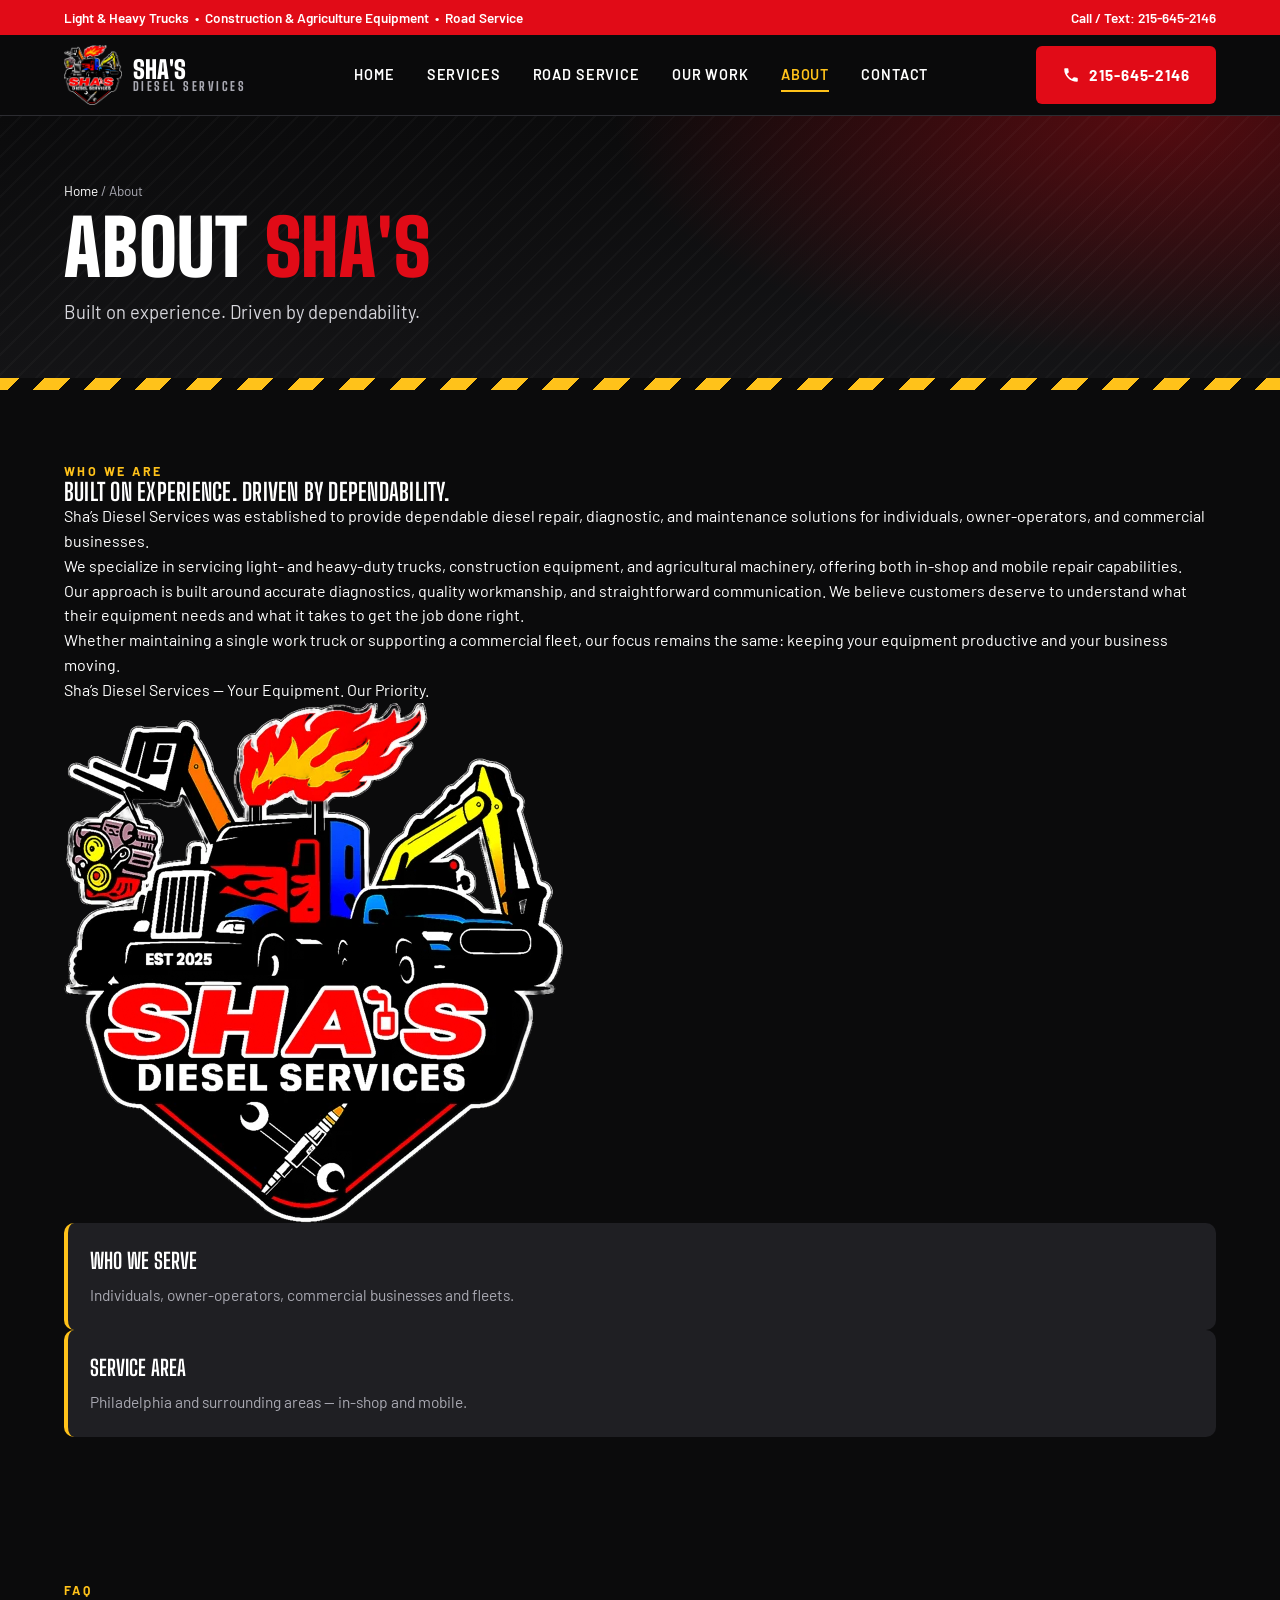
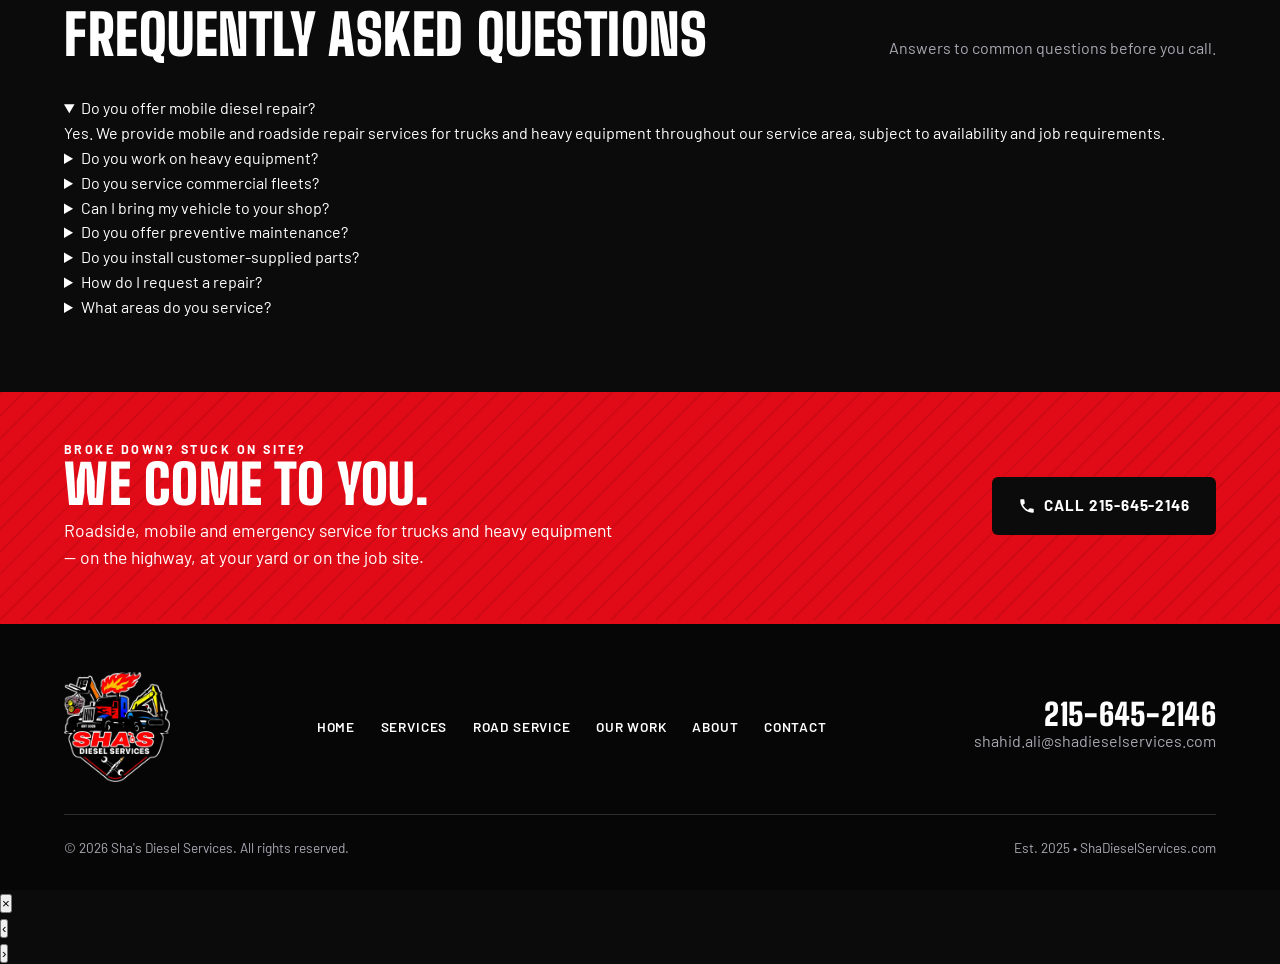
==== about.html @ 4d031634 "Add files via upload" ====
<!DOCTYPE html>
<html lang="en">
<head>
<meta charset="utf-8">
<meta name="viewport" content="width=device-width, initial-scale=1, viewport-fit=cover">
<title>About | Sha's Diesel Services</title>
<meta name="description" content="Sha's Diesel Services provides dependable diesel repair, diagnostics and maintenance for owner-operators, businesses and fleets in Philadelphia and surrounding areas.">
<meta name="theme-color" content="#0b0b0c">
<link rel="icon" href="fav.png">
<link rel="apple-touch-icon" href="fav.png">
<link rel="preconnect" href="https://fonts.googleapis.com">
<link rel="preconnect" href="https://fonts.gstatic.com" crossorigin>
<link href="https://fonts.googleapis.com/css2?family=Big+Shoulders+Display:wght@700;800;900&family=Barlow:wght@400;500;600;700&display=swap" rel="stylesheet">
<link rel="stylesheet" href="styles.css">
</head>
<body>

<div class="topbar"><div class="wrap">
  <span>Light &amp; Heavy Trucks &nbsp;&bull;&nbsp; Construction &amp; Agriculture Equipment &nbsp;&bull;&nbsp; Road Service</span>
  <span>Call / Text: 215-645-2146</span>
</div></div>

<header><div class="wrap">
  <a href="index.html" class="brand">
    <img src="logo.webp" alt="Sha's Diesel Services logo">
    <b>Sha's<small>Diesel Services</small></b>
  </a>
  <nav><ul class="nav-links"><li><a href="index.html">Home</a></li><li><a href="services.html">Services</a></li><li><a href="road-service.html">Road Service</a></li><li><a href="work.html">Our Work</a></li><li><a href="about.html" class="active">About</a></li><li><a href="contact.html">Contact</a></li></ul></nav>
  <div class="hdr-right">
    <a class="btn btn-red hdr-call" href="tel:+12156452146" aria-label="Call 215-645-2146"><svg viewBox="0 0 24 24" fill="currentColor"><path d="M6.6 10.8a15.1 15.1 0 0 0 6.6 6.6l2.2-2.2c.3-.3.7-.4 1-.2 1.1.4 2.3.6 3.6.6.6 0 1 .4 1 1V20c0 .6-.4 1-1 1A17 17 0 0 1 3 4c0-.6.4-1 1-1h3.5c.6 0 1 .4 1 1 0 1.3.2 2.5.6 3.6.1.3 0 .7-.2 1l-2.3 2.2Z"/></svg><span>215-645-2146</span></a>
    <button class="menu-btn" data-open-menu aria-label="Open menu"><svg viewBox="0 0 24 24" fill="none" stroke="currentColor" stroke-width="2.4" stroke-linecap="round"><path d="M4 7h16M4 12h16M4 17h16"/></svg></button>
  </div>
</div></header>

<div class="mnav" id="mnav" aria-hidden="true">
  <div class="mnav-top">
    <img src="logo.webp" alt="Sha's Diesel Services">
    <button class="menu-btn" style="display:inline-flex" data-close-menu aria-label="Close menu"><svg viewBox="0 0 24 24" fill="none" stroke="currentColor" stroke-width="2.4" stroke-linecap="round"><path d="M6 6l12 12M18 6L6 18"/></svg></button>
  </div>
  <ul><li><a href="index.html">Home<span>&rarr;</span></a></li><li><a href="services.html">Services<span>&rarr;</span></a></li><li><a href="road-service.html">Road Service<span>&rarr;</span></a></li><li><a href="work.html">Our Work<span>&rarr;</span></a></li><li><a href="about.html" class="active">About<span>&rarr;</span></a></li><li><a href="contact.html">Contact<span>&rarr;</span></a></li></ul>
  <a class="btn btn-red" href="tel:+12156452146"><svg viewBox="0 0 24 24" fill="currentColor"><path d="M6.6 10.8a15.1 15.1 0 0 0 6.6 6.6l2.2-2.2c.3-.3.7-.4 1-.2 1.1.4 2.3.6 3.6.6.6 0 1 .4 1 1V20c0 .6-.4 1-1 1A17 17 0 0 1 3 4c0-.6.4-1 1-1h3.5c.6 0 1 .4 1 1 0 1.3.2 2.5.6 3.6.1.3 0 .7-.2 1l-2.3 2.2Z"/></svg> Call 215-645-2146</a>
  <a class="btn btn-ghost" href="contact.html">Request Service</a>
</div>

<main>

<section class="page-hero"><div class="wrap">
  <div class="crumbs"><a href="index.html">Home</a> / About</div>
  <h1>About <em>Sha's</em></h1>
  <p>Built on experience. Driven by dependability.</p>
</div></section>
<div class="stripe"></div>

<section class="block"><div class="wrap about">
  <div class="about-text">
    <div class="eyebrow">Who We Are</div>
    <h2>Built on experience. Driven by dependability.</h2>
    <p>Sha&rsquo;s Diesel Services was established to provide dependable diesel repair, diagnostic, and maintenance solutions for individuals, owner-operators, and commercial businesses.</p>
    <p>We specialize in servicing light- and heavy-duty trucks, construction equipment, and agricultural machinery, offering both in-shop and mobile repair capabilities.</p>
    <p>Our approach is built around accurate diagnostics, quality workmanship, and straightforward communication. We believe customers deserve to understand what their equipment needs and what it takes to get the job done right.</p>
    <p>Whether maintaining a single work truck or supporting a commercial fleet, our focus remains the same: keeping your equipment productive and your business moving.</p>
    <p class="tagline">Sha&rsquo;s Diesel Services &mdash; Your Equipment. Our Priority.</p>
  </div>
  <div class="about-side">
    <img src="logo.webp" alt="Sha's Diesel Services &mdash; Est. 2025">
    <div class="pol"><b>Who We Serve</b><span>Individuals, owner-operators, commercial businesses and fleets.</span></div>
    <div class="pol"><b>Service Area</b><span>Philadelphia and surrounding areas &mdash; in-shop and mobile.</span></div>
  </div>
</div></section>

<section class="block" id="faq"><div class="wrap"><div class="sec-head"><div><div class="eyebrow">FAQ</div><h2>Frequently asked questions</h2></div><p>Answers to common questions before you call.</p></div><div class="faq"><details open><summary>Do you offer mobile diesel repair?</summary><p>Yes. We provide mobile and roadside repair services for trucks and heavy equipment throughout our service area, subject to availability and job requirements.</p></details><details><summary>Do you work on heavy equipment?</summary><p>Yes. We service various types of construction and agricultural equipment, including excavators, loaders, forklifts, and tractors.</p></details><details><summary>Do you service commercial fleets?</summary><p>Yes. We provide maintenance, diagnostics, and repair services for commercial vehicles and fleet customers.</p></details><details><summary>Can I bring my vehicle to your shop?</summary><p>Yes. In-shop service is available for qualifying vehicles and equipment. Contact us to discuss your equipment and service needs.</p></details><details><summary>Do you offer preventive maintenance?</summary><p>Yes. We provide routine maintenance services to help keep trucks and equipment operating reliably.</p></details><details><summary>Do you install customer-supplied parts?</summary><p>Yes. Customer-supplied parts may be installed depending on the application and job requirements.</p></details><details><summary>How do I request a repair?</summary><p>Call or text <a href="tel:+12156452146">215-645-2146</a>, or submit a service request through our <a href="contact.html">website</a>.</p></details><details><summary>What areas do you service?</summary><p>We serve Philadelphia and surrounding areas. Contact us with your location to confirm service availability.</p></details></div></div></section>
<section class="road"><div class="wrap">
  <div>
    <div class="eyebrow" style="color:#fff">Broke down? Stuck on site?</div>
    <h2>We come to you.</h2>
    <p>Roadside, mobile and emergency service for trucks and heavy equipment &mdash; on the highway, at your yard or on the job site.</p>
  </div>
  <a class="btn btn-dark" href="tel:+12156452146"><svg viewBox="0 0 24 24" fill="currentColor"><path d="M6.6 10.8a15.1 15.1 0 0 0 6.6 6.6l2.2-2.2c.3-.3.7-.4 1-.2 1.1.4 2.3.6 3.6.6.6 0 1 .4 1 1V20c0 .6-.4 1-1 1A17 17 0 0 1 3 4c0-.6.4-1 1-1h3.5c.6 0 1 .4 1 1 0 1.3.2 2.5.6 3.6.1.3 0 .7-.2 1l-2.3 2.2Z"/></svg> Call 215-645-2146</a>
</div></section>

</main>

<footer><div class="wrap">
  <div class="foot">
    <a href="index.html"><img src="logo.webp" alt="Sha's Diesel Services"></a>
    <ul><li><a href="index.html">Home</a></li><li><a href="services.html">Services</a></li><li><a href="road-service.html">Road Service</a></li><li><a href="work.html">Our Work</a></li><li><a href="about.html">About</a></li><li><a href="contact.html">Contact</a></li></ul>
    <div class="foot-contact">
      <a class="display" href="tel:+12156452146">215-645-2146</a>
      <a href="mailto:shahid.ali@shadieselservices.com"><span>shahid.ali@shadieselservices.com</span></a>
    </div>
  </div>
  <div class="copy">
    <span>&copy; <span class="yr">2026</span> Sha's Diesel Services. All rights reserved.</span>
    <span>Est. 2025 &bull; ShaDieselServices.com</span>
  </div>
</div></footer>

<div class="lightbox" id="lightbox" aria-hidden="true">
  <button class="lb-close" aria-label="Close">&times;</button>
  <div class="lb-stage"><button class="lb-nav lb-prev" aria-label="Previous photo">&lsaquo;</button><img alt=""><button class="lb-nav lb-next" aria-label="Next photo">&rsaquo;</button></div>
  <div class="lb-count"></div>
  <div class="lb-cap"><b></b><span></span></div>
</div>

<div class="callbar">
  <a href="tel:+12156452146"><svg viewBox="0 0 24 24" fill="currentColor"><path d="M6.6 10.8a15.1 15.1 0 0 0 6.6 6.6l2.2-2.2c.3-.3.7-.4 1-.2 1.1.4 2.3.6 3.6.6.6 0 1 .4 1 1V20c0 .6-.4 1-1 1A17 17 0 0 1 3 4c0-.6.4-1 1-1h3.5c.6 0 1 .4 1 1 0 1.3.2 2.5.6 3.6.1.3 0 .7-.2 1l-2.3 2.2Z"/></svg> Call Now</a>
  <a href="contact.html">Request Service</a>
</div>

<script src="site.js"></script>
</body>
</html>
---- styles.css ----
:root{
  --black:#0b0b0c; --char:#151517; --steel:#1f1f23; --line:#2c2c31;
  --red:#e10b17; --red-dk:#b2070f; --yellow:#ffc21a; --blue:#1d6fe0;
  --white:#fff; --mute:#a9a9b2;
}
*{box-sizing:border-box;margin:0;padding:0}
html{scroll-behavior:smooth;-webkit-text-size-adjust:100%}
body{font-family:'Barlow',system-ui,sans-serif;background:var(--black);color:var(--white);line-height:1.55;-webkit-font-smoothing:antialiased}
a{color:inherit;text-decoration:none}
img{max-width:100%;display:block}
.wrap{width:min(1180px,90%);margin:0 auto}
h1,h2,h3,.display{font-family:'Big Shoulders Display',Impact,sans-serif;text-transform:uppercase;letter-spacing:.01em;line-height:.95}
.eyebrow{font-weight:700;font-size:.78rem;letter-spacing:.2em;text-transform:uppercase;color:var(--yellow)}
.btn{display:inline-flex;align-items:center;justify-content:center;gap:.55rem;font-weight:700;text-transform:uppercase;letter-spacing:.06em;font-size:.95rem;padding:.95rem 1.5rem;border-radius:6px;transition:.2s;border:2px solid transparent;cursor:pointer;font-family:inherit}
.btn-red{background:var(--red);color:#fff}
.btn-red:hover{background:var(--red-dk)}
.btn-ghost{border-color:#fff;color:#fff}
.btn-ghost:hover{background:#fff;color:var(--black)}
.btn-dark{background:var(--black);color:#fff}
.btn svg{width:18px;height:18px;flex:none}

/* top bar */
.topbar{background:var(--red);font-size:.85rem;font-weight:600}
.topbar .wrap{display:flex;justify-content:space-between;gap:1rem;padding:.45rem 0;flex-wrap:wrap}

/* header */
header{position:sticky;top:0;z-index:50;background:rgba(11,11,12,.96);backdrop-filter:blur(8px);border-bottom:1px solid var(--line)}
header .wrap{display:flex;align-items:center;justify-content:space-between;height:80px;gap:1rem}
.brand{display:flex;align-items:center;gap:.7rem}
.brand img{height:60px;width:auto}
.brand b{font-family:'Big Shoulders Display';font-size:1.55rem;font-weight:900;line-height:.9;text-transform:uppercase}
.brand b small{display:block;font-size:.78rem;letter-spacing:.2em;color:var(--mute);font-weight:800}
.nav-links{display:flex;gap:2rem;list-style:none;font-weight:600;text-transform:uppercase;font-size:.9rem;letter-spacing:.06em}
.nav-links a{padding:.4rem 0;border-bottom:2px solid transparent}
.nav-links a:hover{color:var(--yellow)}
.nav-links a.active{color:var(--yellow);border-color:var(--yellow)}
.hdr-right{display:flex;align-items:center;gap:.6rem}
.menu-btn{display:none;width:48px;height:48px;border-radius:6px;background:var(--steel);border:1px solid var(--line);color:#fff;align-items:center;justify-content:center;cursor:pointer}
.menu-btn svg{width:24px;height:24px}

/* mobile menu */
.mnav{position:fixed;inset:0;z-index:100;background:var(--black);display:flex;flex-direction:column;padding:1.2rem 5% 2rem;transform:translateX(100%);transition:transform .3s ease;visibility:hidden}
.mnav.open{transform:none;visibility:visible}
.mnav-top{display:flex;justify-content:space-between;align-items:center;margin-bottom:1.5rem}
.mnav-top img{height:56px}
.mnav ul{list-style:none;flex:1}
.mnav li a{display:flex;justify-content:space-between;align-items:center;font-family:'Big Shoulders Display';font-weight:900;text-transform:uppercase;font-size:2.4rem;padding:1rem 0;border-bottom:1px solid var(--line)}
.mnav li a.active{color:var(--yellow)}
.mnav li a span{color:var(--red);font-size:1.6rem}
.mnav .btn{width:100%;margin-top:.7rem;font-size:1.05rem;padding:1.1rem}
body.lock{overflow:hidden}

/* hero (home) */
.hero{position:relative;overflow:hidden;padding:5rem 0 4.5rem;background:
  radial-gradient(1000px 500px at 85% 20%,rgba(225,11,23,.35),transparent 60%),
  radial-gradient(700px 400px at 10% 100%,rgba(29,111,224,.18),transparent 60%),
  linear-gradient(180deg,#0b0b0c,#121214)}
.hero::before,.page-hero::before,.road::before{content:"";position:absolute;inset:0;background:repeating-linear-gradient(135deg,rgba(255,255,255,.025) 0 2px,transparent 2px 14px);pointer-events:none}
.hero .wrap{position:relative;display:grid;grid-template-columns:1.15fr .85fr;gap:3rem;align-items:center}
.hero h1{font-size:clamp(3.2rem,7vw,6rem);font-weight:900;margin:.8rem 0 1.2rem}
.hero h1 em,.page-hero h1 em{font-style:normal;color:var(--red)}
.hero p.lead{font-size:1.2rem;color:#d6d6dc;max-width:560px;margin-bottom:2rem}
.cta{display:flex;gap:1rem;flex-wrap:wrap}
.hero .badge{filter:drop-shadow(0 25px 50px rgba(0,0,0,.6))}
.tags{display:flex;flex-wrap:wrap;gap:.6rem;margin-top:2rem}
.tags span{border:1px solid var(--line);background:rgba(255,255,255,.04);padding:.45rem .85rem;border-radius:999px;font-size:.85rem;font-weight:600}

/* inner page hero */
.page-hero{position:relative;overflow:hidden;padding:4rem 0 3.2rem;background:
  radial-gradient(900px 400px at 90% 0%,rgba(225,11,23,.35),transparent 60%),linear-gradient(180deg,#0b0b0c,#141416)}
.page-hero .wrap{position:relative}
.page-hero h1{font-size:clamp(2.8rem,6vw,5rem);font-weight:900;margin:.6rem 0 .9rem}
.page-hero p{color:#d6d6dc;font-size:1.15rem;max-width:620px}
.crumbs{font-size:.85rem;color:var(--mute);margin-bottom:.6rem}
.crumbs a{color:#fff}

.stripe{height:12px;background:repeating-linear-gradient(-45deg,var(--yellow) 0 18px,var(--black) 18px 36px)}

section.block{padding:4.5rem 0}
.bg-char{background:var(--char)}
.sec-head{display:flex;justify-content:space-between;align-items:end;gap:1.2rem 2rem;flex-wrap:wrap;margin-bottom:2.2rem}
.sec-head h2{font-size:clamp(2.3rem,4.5vw,3.5rem);font-weight:900;margin-top:.5rem}
.sec-head p{color:var(--mute);max-width:460px}

/* fleet cards */
.fleet-grid{display:grid;grid-template-columns:repeat(3,1fr);gap:1.25rem}
.fcard{background:var(--steel);border:1px solid var(--line);border-radius:10px;padding:1.8rem;position:relative;overflow:hidden}
.fcard::after{content:"";position:absolute;left:0;top:0;height:4px;width:100%;background:var(--red)}
.fcard:nth-child(2)::after{background:var(--yellow)}
.fcard:nth-child(3)::after{background:var(--blue)}
.fcard svg{width:48px;height:48px;margin-bottom:1rem}
.fcard h3{font-size:1.8rem;margin-bottom:.5rem}
.fcard p{color:var(--mute)}

/* home service tiles */
.tiles{display:grid;grid-template-columns:repeat(4,1fr);gap:1rem}
.tile{display:flex;flex-direction:column;justify-content:space-between;min-height:150px;background:linear-gradient(180deg,#1a1a1d,#131315);border:1px solid var(--line);border-radius:10px;padding:1.4rem;transition:.2s}
.tile:hover{border-color:var(--red);transform:translateY(-3px)}
.tile .num{font-family:'Big Shoulders Display';font-weight:900;color:var(--red);letter-spacing:.15em}
.tile h3{font-size:1.6rem;margin:.4rem 0}
.tile .go{font-weight:700;font-size:.82rem;text-transform:uppercase;letter-spacing:.1em;color:var(--yellow)}
.tile.hot{background:linear-gradient(160deg,var(--red),#7d050c);border-color:var(--red)}
.tile.hot .num,.tile.hot .go{color:#fff}

/* services page */
.chips{position:sticky;top:80px;z-index:20;background:rgba(11,11,12,.96);border-bottom:1px solid var(--line)}
.chips .wrap{display:flex;gap:.5rem;overflow-x:auto;padding:.8rem 0;scrollbar-width:none}
.chips .wrap::-webkit-scrollbar{display:none}
.chips a{flex:none;padding:.55rem 1rem;border:1px solid var(--line);border-radius:999px;font-weight:600;font-size:.88rem;background:var(--steel)}
.chips a:hover{border-color:var(--red)}
.svc-grid{display:grid;grid-template-columns:repeat(2,1fr);gap:1.25rem}
.svc{background:linear-gradient(180deg,#18181b,#121214);border:1px solid var(--line);border-radius:10px;padding:1.8rem;scroll-margin-top:150px}
.svc .num{font-family:'Big Shoulders Display';font-weight:900;color:var(--red);letter-spacing:.15em}
.svc h3{font-size:1.9rem;margin:.35rem 0 .5rem}
.svc .intro{color:var(--mute);margin-bottom:1.1rem}
.svc ul{list-style:none;display:grid;gap:.55rem}
.svc li{position:relative;padding-left:1.3rem;color:#d8d8de}
.svc li::before{content:"";position:absolute;left:0;top:.55em;width:8px;height:8px;background:var(--yellow);transform:rotate(45deg)}
.svc.feature{background:linear-gradient(160deg,var(--red),#7d050c);border-color:var(--red)}
.svc.feature .num{color:var(--yellow)}
.svc.feature .intro,.svc.feature li{color:#fff}
.svc.feature li::before{background:#fff}

/* road banner */
.road{background:var(--red);position:relative;overflow:hidden}
.road::before{background:repeating-linear-gradient(135deg,rgba(0,0,0,.08) 0 2px,transparent 2px 16px)}
.road .wrap{position:relative;display:flex;justify-content:space-between;align-items:center;gap:1.5rem 2rem;padding:3rem 0;flex-wrap:wrap}
.road h2{font-size:clamp(2.2rem,4.5vw,3.4rem);font-weight:900}
.road p{font-size:1.1rem;max-width:560px;margin-top:.4rem}

/* steps */
.steps{display:grid;grid-template-columns:repeat(4,1fr);gap:1.25rem;counter-reset:s}
.step{border-top:3px solid var(--line);padding-top:1.2rem;counter-increment:s}
.step::before{content:"0" counter(s);font-family:'Big Shoulders Display';font-weight:900;font-size:2.8rem;color:var(--red);display:block;line-height:1}
.step h3{font-size:1.45rem;margin:.6rem 0 .4rem}
.step p{color:var(--mute)}

/* info cards */
.pol-grid{display:grid;grid-template-columns:repeat(4,1fr);gap:1rem}
.pol{background:var(--steel);border-radius:10px;padding:1.4rem;border-left:4px solid var(--yellow)}
.pol b{display:block;font-family:'Big Shoulders Display';font-size:1.35rem;text-transform:uppercase;margin-bottom:.25rem}
.pol span{color:var(--mute);font-size:.97rem}

/* big call card */
.callcard{background:var(--steel);border:1px solid var(--line);border-radius:12px;padding:2rem;text-align:center}
.callcard .display{font-size:clamp(2.6rem,8vw,4rem);font-weight:900;color:#fff;display:block;margin:.4rem 0 1.2rem}
.callcard .btn{width:100%;max-width:420px;font-size:1.1rem;padding:1.1rem}

/* contact */
.contact-grid{display:grid;grid-template-columns:.9fr 1.1fr;gap:3rem}
.cline{display:flex;align-items:center;gap:1rem;padding:1.1rem 0;border-bottom:1px solid var(--line)}
.cline .ic{width:48px;height:48px;border-radius:8px;background:var(--red);display:grid;place-items:center;flex:none}
.cline .ic svg{width:22px;height:22px}
.cline small{display:block;color:var(--mute);text-transform:uppercase;letter-spacing:.14em;font-size:.72rem;font-weight:700}
.cline strong{font-size:1.15rem;word-break:break-word}
form{background:var(--steel);border:1px solid var(--line);border-radius:12px;padding:2rem}
form h2{font-size:2rem;margin-bottom:1.2rem}
.row{display:grid;grid-template-columns:1fr 1fr;gap:1rem}
label{display:block;font-size:.78rem;font-weight:700;letter-spacing:.12em;text-transform:uppercase;color:var(--mute);margin-bottom:.35rem}
input,select,textarea{width:100%;background:#0f0f11;border:1px solid var(--line);color:#fff;padding:.9rem;border-radius:6px;font:inherit;font-size:16px;margin-bottom:1rem}
input:focus,select:focus,textarea:focus{outline:none;border-color:var(--red)}
textarea{min-height:120px;resize:vertical}
form .btn{width:100%}
.form-note{font-size:.9rem;color:var(--mute);margin-top:.8rem;text-align:center}
#formMsg{display:none;margin-top:1rem;padding:1rem;border-radius:8px;font-size:.98rem}
#formMsg.ok{display:block;background:rgba(34,197,94,.12);border:1px solid #22c55e}
#formMsg.err{display:block;background:rgba(255,194,26,.12);border:1px solid var(--yellow)}
#formMsg a{text-decoration:underline;font-weight:700}

/* footer */
footer{background:#060607;padding:3rem 0 2rem;border-top:4px solid var(--red)}
.foot{display:grid;grid-template-columns:auto 1fr auto;align-items:center;gap:2rem}
.foot img{height:110px}
.foot ul{list-style:none;display:flex;gap:1.6rem;flex-wrap:wrap;justify-content:center;font-weight:600;text-transform:uppercase;font-size:.85rem;letter-spacing:.06em}
.foot-contact{text-align:right}
.foot-contact .display{font-size:1.9rem;font-weight:900;display:block}
.foot-contact span{color:var(--mute);word-break:break-word}
.copy{margin-top:2rem;padding-top:1.4rem;border-top:1px solid var(--line);color:var(--mute);font-size:.85rem;display:flex;justify-content:space-between;flex-wrap:wrap;gap:.5rem 1rem}

.callbar{display:none}

@media (max-width:980px){
  .nav-links{display:none}
  .menu-btn{display:inline-flex}
  .hero .wrap,.contact-grid{grid-template-columns:1fr}
  .fleet-grid{grid-template-columns:1fr 1fr}
  .tiles{grid-template-columns:1fr 1fr}
  .steps,.pol-grid{grid-template-columns:1fr 1fr}
  .svc-grid{grid-template-columns:1fr}
}
@media (max-width:640px){
  .topbar{display:none}
  header .wrap{height:68px}
  .brand img{height:48px}
  .brand b{font-size:1.35rem}
  .chips{top:68px}
  .hdr-call span{display:none}
  .hdr-call{width:48px;height:48px;padding:0}
  .hero{padding:2.2rem 0 3rem}
  .hero .wrap{gap:1.5rem}
  .hero .badge{width:200px;margin:0 auto;order:-1}
  .hero h1{font-size:3.3rem;margin:.6rem 0 1rem}
  .hero p.lead{font-size:1.08rem;margin-bottom:1.5rem}
  .cta .btn{flex:1 1 100%}
  .tags{display:none}
  section.block{padding:3.2rem 0}
  .page-hero{padding:2.6rem 0 2.2rem}
  .fleet-grid,.steps,.pol-grid,.row{grid-template-columns:1fr}
  .fcard{display:grid;grid-template-columns:44px 1fr;gap:.2rem 1rem;padding:1.3rem}
  .fcard svg{width:44px;height:44px;margin:0;grid-row:span 2}
  .fcard h3{font-size:1.5rem;margin:0}
  .tiles{gap:.75rem}
  .tile{min-height:128px;padding:1.1rem}
  .tile h3{font-size:1.3rem}
  .svc{padding:1.4rem}
  .road .btn{width:100%}
  form{padding:1.4rem}
  .foot{grid-template-columns:1fr;justify-items:center;text-align:center;gap:1.5rem}
  .foot-contact{text-align:center}
  .foot ul{gap:1rem 1.4rem}
  .copy{justify-content:center;text-align:center;flex-direction:column;align-items:center}
  .callbar{display:flex;position:fixed;bottom:0;left:0;right:0;z-index:60;padding-bottom:env(safe-area-inset-bottom);background:var(--black)}
  .callbar a{flex:1;display:flex;align-items:center;justify-content:center;gap:.5rem;padding:1rem .5rem;font-weight:700;text-transform:uppercase;letter-spacing:.06em;font-size:.95rem}
  .callbar a:first-child{background:var(--red)}
  .callbar a:last-child{background:var(--yellow);color:var(--black)}
  .callbar svg{width:18px;height:18px}
  body{padding-bottom:calc(58px + env(safe-area-inset-bottom))}
}
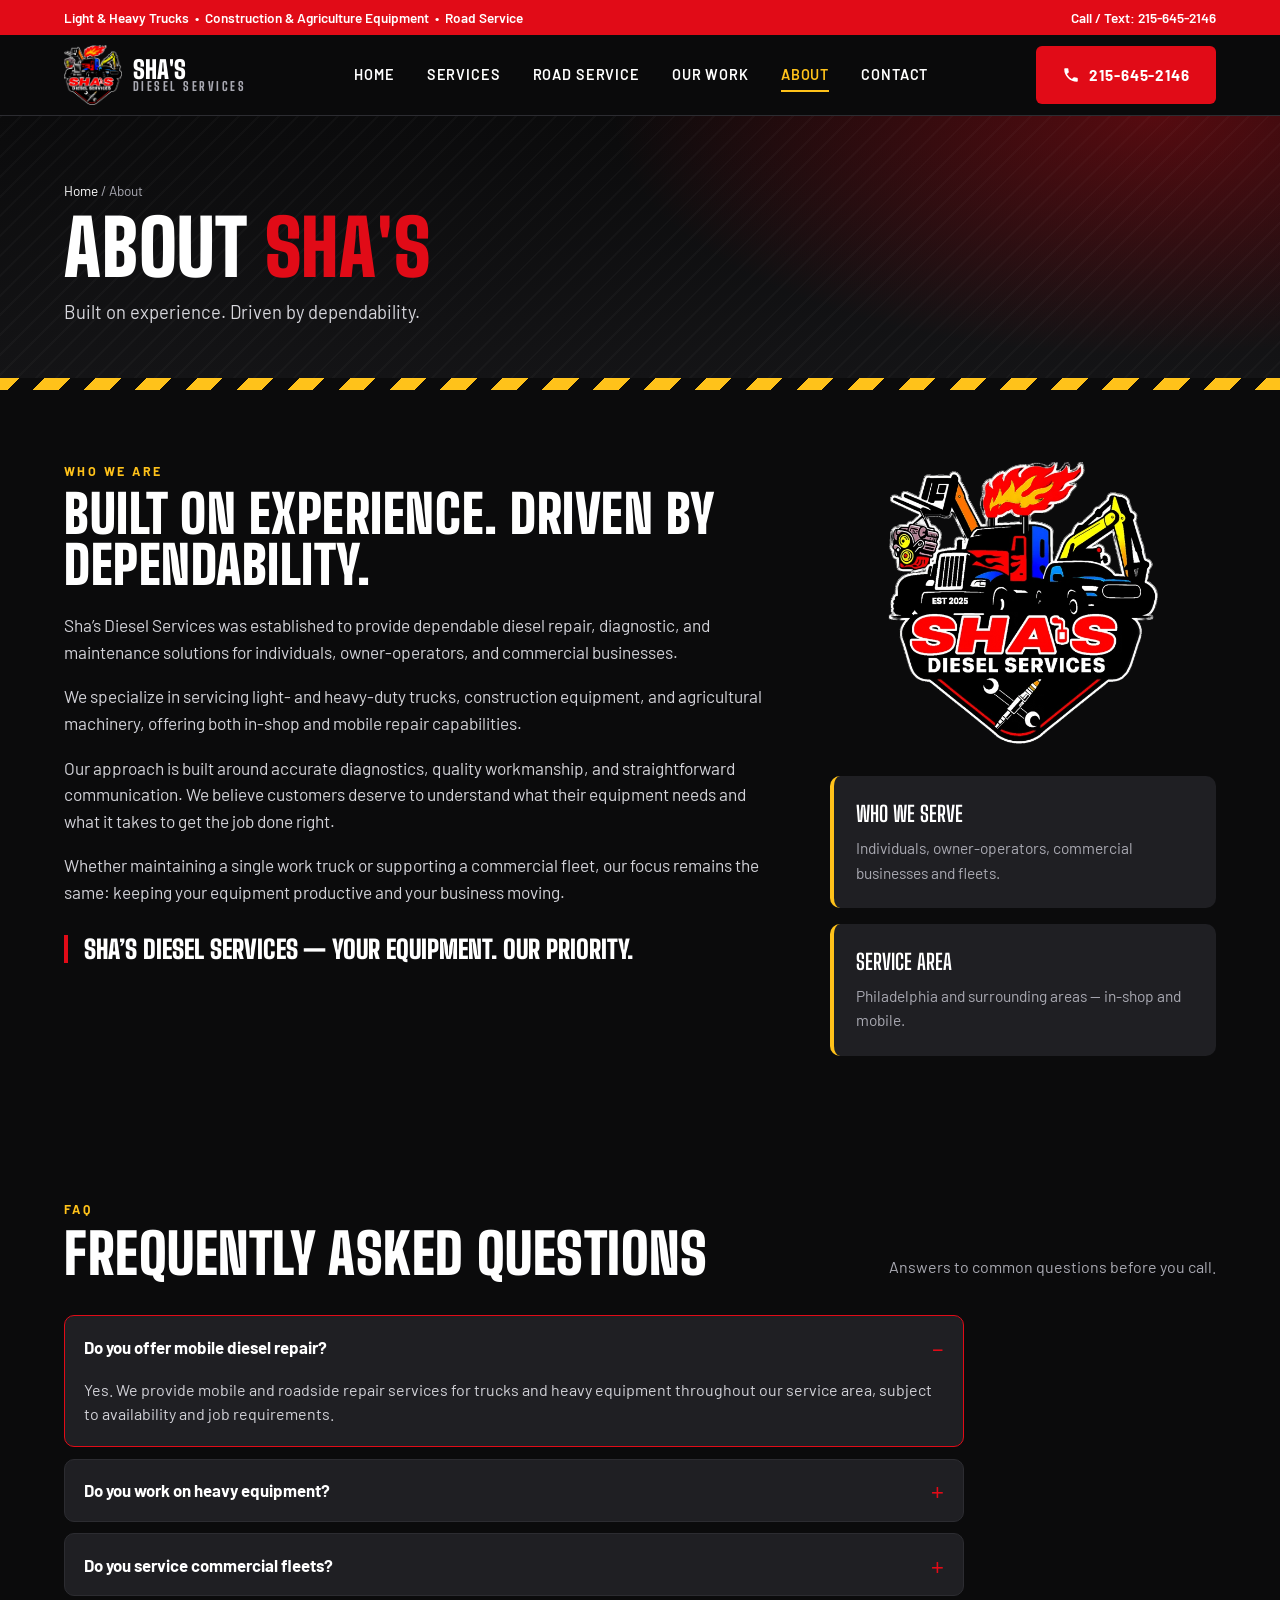
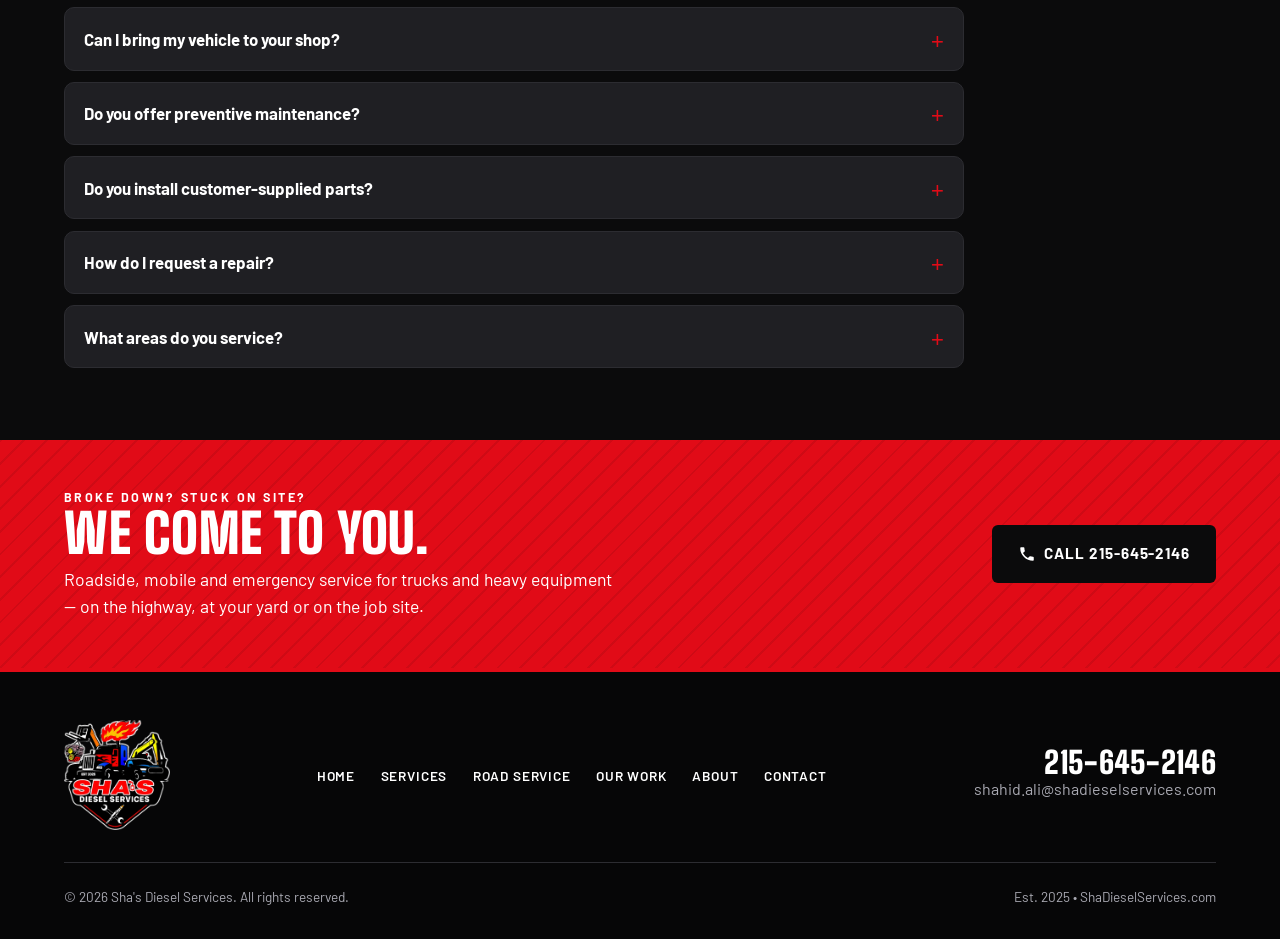
==== commit 336d109b: "Add versioning to CSS and JS file links" ====
--- a/about.html
+++ b/about.html
@@ -11,7 +11,7 @@
 <link rel="preconnect" href="https://fonts.googleapis.com">
 <link rel="preconnect" href="https://fonts.gstatic.com" crossorigin>
 <link href="https://fonts.googleapis.com/css2?family=Big+Shoulders+Display:wght@700;800;900&family=Barlow:wght@400;500;600;700&display=swap" rel="stylesheet">
-<link rel="stylesheet" href="styles.css">
+<link rel="stylesheet" href="styles.css?v=202611262322">
 </head>
 <body>
 
@@ -107,6 +107,6 @@
   <a href="contact.html">Request Service</a>
 </div>
 
-<script src="site.js"></script>
+<script src="site.js?v=202611262322"></script>
 </body>
 </html>
--- a/styles.css
+++ b/styles.css
@@ -59,7 +59,8 @@
 .hero .wrap{position:relative;display:grid;grid-template-columns:1.15fr .85fr;gap:3rem;align-items:center}
 .hero h1{font-size:clamp(3.2rem,7vw,6rem);font-weight:900;margin:.8rem 0 1.2rem}
 .hero h1 em,.page-hero h1 em{font-style:normal;color:var(--red)}
-.hero p.lead{font-size:1.2rem;color:#d6d6dc;max-width:560px;margin-bottom:2rem}
+.hero p.lead{font-size:1.2rem;color:#d6d6dc;max-width:560px;margin-bottom:1rem}
+.hero p.lead:last-of-type{margin-bottom:2rem}
 .cta{display:flex;gap:1rem;flex-wrap:wrap}
 .hero .badge{filter:drop-shadow(0 25px 50px rgba(0,0,0,.6))}
 .tags{display:flex;flex-wrap:wrap;gap:.6rem;margin-top:2rem}
@@ -226,3 +227,133 @@
   .callbar svg{width:18px;height:18px}
   body{padding-bottom:calc(58px + env(safe-area-inset-bottom))}
 }
+
+/* recent work */
+.work{display:grid;grid-template-columns:.8fr 1.2fr;gap:3rem;align-items:center}
+.work-img{border-radius:12px;overflow:hidden;border:1px solid var(--line);aspect-ratio:4/5;background:var(--steel)}
+.work-img img{width:100%;height:100%;object-fit:cover;object-position:center 40%}
+.work h2{font-size:clamp(2.3rem,4.5vw,3.5rem);font-weight:900;margin:.5rem 0 1rem}
+.work p{color:var(--mute);font-size:1.1rem;margin-bottom:1.6rem}
+@media (max-width:820px){
+  .work{grid-template-columns:1fr;gap:1.6rem}
+  .work-img{aspect-ratio:4/3.4}
+  .work .cta .btn{flex:1 1 100%}
+}
+
+/* gallery */
+.gallery{display:grid;grid-template-columns:repeat(3,1fr);gap:1rem}
+.gcard{position:relative;display:block;padding:0;border:1px solid var(--line);border-radius:12px;overflow:hidden;background:var(--steel);cursor:pointer;aspect-ratio:4/5;font:inherit;color:#fff;text-align:left}
+.gcard img{width:100%;height:100%;object-fit:cover;transition:transform .4s}
+.gcard:hover img{transform:scale(1.04)}
+.gcap{position:absolute;left:0;right:0;bottom:0;padding:2.5rem 1rem 1rem;background:linear-gradient(transparent,rgba(0,0,0,.88))}
+.gcap b{display:block;font-family:'Big Shoulders Display';font-size:1.5rem;font-weight:900;text-transform:uppercase;line-height:1}
+.gcap small{display:block;color:#d0d0d6;font-size:.9rem;margin-top:.3rem}
+.lightbox{position:fixed;inset:0;z-index:200;background:rgba(0,0,0,.94);display:none;flex-direction:column;align-items:center;justify-content:center;padding:4rem 4% 2rem}
+.lightbox.open{display:flex}
+.lightbox img{max-width:100%;max-height:72vh;border-radius:8px;object-fit:contain}
+.lb-cap{text-align:center;margin-top:1rem;max-width:600px}
+.lb-cap b{display:block;font-family:'Big Shoulders Display';font-size:1.8rem;font-weight:900;text-transform:uppercase}
+.lb-cap span{color:var(--mute)}
+.lb-close{position:absolute;top:1rem;right:1rem;width:48px;height:48px;border-radius:8px;border:1px solid var(--line);background:var(--steel);color:#fff;font-size:2rem;line-height:1;cursor:pointer}
+@media (max-width:980px){.gallery{grid-template-columns:1fr 1fr}}
+@media (max-width:640px){.gallery{gap:.6rem}.gcap{padding:2rem .7rem .7rem}.gcap b{font-size:1.15rem}.gcap small{display:none}}
+.gcount{position:absolute;top:.6rem;right:.6rem;background:rgba(0,0,0,.75);border:1px solid var(--line);padding:.25rem .6rem;border-radius:999px;font-size:.75rem;font-weight:700;letter-spacing:.04em}
+.lb-stage{position:relative;display:flex;align-items:center;justify-content:center;max-width:100%}
+.lb-nav{position:absolute;top:50%;transform:translateY(-50%);width:48px;height:48px;border-radius:50%;border:none;background:rgba(0,0,0,.6);color:#fff;font-size:2.2rem;line-height:1;cursor:pointer}
+.lb-prev{left:.4rem}.lb-next{right:.4rem}
+.lb-count{color:var(--mute);font-size:.9rem;margin-top:.7rem;min-height:1em}
+
+/* about / faq / policies */
+.pol-6{grid-template-columns:repeat(3,1fr)}
+.about{display:grid;grid-template-columns:1.3fr .7fr;gap:3rem;align-items:start}
+.about-text h2{font-size:clamp(2.2rem,4.5vw,3.3rem);font-weight:900;margin:.5rem 0 1.4rem}
+.about-text p{color:#d2d2d8;font-size:1.08rem;margin-bottom:1.1rem}
+.about-text .tagline{font-family:'Big Shoulders Display';font-weight:900;text-transform:uppercase;font-size:1.6rem;color:#fff;border-left:4px solid var(--red);padding-left:1rem;margin-top:1.8rem;line-height:1.1}
+.about-side{display:grid;gap:1rem}
+.about-side img{width:70%;margin:0 auto 1rem}
+.about-teaser{display:grid;grid-template-columns:1fr 1.2fr;gap:2rem;align-items:center}
+.about-teaser h2{font-size:clamp(2.2rem,4.5vw,3.3rem);font-weight:900;margin-top:.5rem}
+.about-teaser p{color:#d2d2d8;font-size:1.08rem;margin-bottom:1.3rem}
+.faq{display:grid;gap:.7rem;max-width:900px}
+.faq details{background:var(--steel);border:1px solid var(--line);border-radius:10px;overflow:hidden}
+.faq details[open]{border-color:var(--red)}
+.faq summary{list-style:none;cursor:pointer;padding:1.1rem 3rem 1.1rem 1.2rem;font-weight:700;font-size:1.05rem;position:relative}
+.faq summary::-webkit-details-marker{display:none}
+.faq summary::after{content:"+";position:absolute;right:1.2rem;top:50%;transform:translateY(-50%);font-size:1.6rem;color:var(--red);font-weight:400}
+.faq details[open] summary::after{content:"\2013"}
+.faq details p{padding:0 1.2rem 1.2rem;color:#d2d2d8}
+.faq details p a{color:var(--yellow);text-decoration:underline}
+@media (max-width:980px){.pol-6{grid-template-columns:1fr 1fr}.about,.about-teaser{grid-template-columns:1fr}.about-side img{width:180px}}
+@media (max-width:640px){.pol-6{grid-template-columns:1fr}.about-teaser .btn{width:100%}}
+
+/* photo hero */
+.hero-photo{padding:0;min-height:calc(100vh - 118px);display:flex;align-items:flex-end;background:#000}
+.hero-photo::before{display:none}
+.hero-slides{position:absolute;inset:0;overflow:hidden}
+.hero-slides .slide{position:absolute;inset:0;background-size:cover;background-position:center;opacity:0;animation:heroFade 30s infinite;transform:scale(1.08)}
+.hero-slides .slide:nth-child(1){animation-delay:0s}
+.hero-slides .slide:nth-child(2){animation-delay:6s}
+.hero-slides .slide:nth-child(3){animation-delay:12s}
+.hero-slides .slide:nth-child(4){animation-delay:18s}
+.hero-slides .slide:nth-child(5){animation-delay:24s}
+@keyframes heroFade{0%{opacity:0;transform:scale(1.08)}4%{opacity:1}20%{opacity:1}26%{opacity:0;transform:scale(1)}100%{opacity:0}}
+.hero-slides::after{content:"";position:absolute;inset:0;background:
+  linear-gradient(90deg,rgba(8,8,9,.92) 0%,rgba(8,8,9,.7) 45%,rgba(8,8,9,.25) 100%),
+  linear-gradient(0deg,rgba(8,8,9,.95) 0%,rgba(8,8,9,0) 45%)}
+.hero-photo .hero-inner{position:relative;display:block;padding:5rem 0 2.2rem;width:min(1180px,90%)}
+.hero-copy{max-width:640px}
+.hero-photo h1{text-shadow:0 4px 30px rgba(0,0,0,.5)}
+.hero-photo p.lead{color:#e4e4ea}
+.hero-thumbs{display:flex;gap:.75rem;margin-top:2.5rem;overflow-x:auto;scrollbar-width:none;padding-bottom:.2rem}
+.hero-thumbs::-webkit-scrollbar{display:none}
+.hero-thumbs a{position:relative;flex:0 0 150px;height:110px;border-radius:10px;overflow:hidden;border:2px solid rgba(255,255,255,.15);transition:.2s}
+.hero-thumbs a:hover{border-color:var(--red);transform:translateY(-3px)}
+.hero-thumbs img{width:100%;height:100%;object-fit:cover}
+.hero-thumbs span{position:absolute;left:0;right:0;bottom:0;padding:1.2rem .6rem .45rem;background:linear-gradient(transparent,rgba(0,0,0,.9));font-family:'Big Shoulders Display';font-weight:900;text-transform:uppercase;font-size:1rem;line-height:1}
+@media (prefers-reduced-motion:reduce){.hero-slides .slide{animation:none}.hero-slides .slide:first-child{opacity:1}}
+@media (max-width:640px){
+  .hero-photo{min-height:calc(100svh - 68px - 58px)}
+  .hero-slides::after{background:linear-gradient(0deg,rgba(8,8,9,.97) 0%,rgba(8,8,9,.8) 45%,rgba(8,8,9,.15) 100%)}
+  
+  .hero-photo h1{font-size:3.2rem}
+  .hero-photo p.lead{font-size:1rem;margin-bottom:.8rem}
+  .hero-photo p.lead + p.lead{display:none}
+  .hero-photo .cta{margin-top:1.2rem}
+  
+  
+}
+
+/* hero logo */
+.hero-photo .hero-inner{display:grid;grid-template-columns:1fr auto;align-items:center;gap:3rem;padding:4.5rem 0}
+.hero-logo{width:clamp(260px,30vw,400px);filter:drop-shadow(0 25px 50px rgba(0,0,0,.7))}
+
+/* moving photo rows */
+.work-home{overflow:hidden}
+.marquee{overflow:hidden;padding:.4rem 0;-webkit-mask-image:linear-gradient(90deg,transparent,#000 6%,#000 94%,transparent);mask-image:linear-gradient(90deg,transparent,#000 6%,#000 94%,transparent)}
+.marquee + .marquee{margin-top:.9rem}
+.mq-track{--mqgap:1rem;display:flex;gap:var(--mqgap);width:max-content;animation:mqLeft linear infinite;will-change:transform}
+.mq-b{animation-name:mqRight}
+.marquee:hover .mq-track,.marquee.paused .mq-track{animation-play-state:paused}
+@keyframes mqLeft{from{transform:translate3d(0,0,0)}to{transform:translate3d(calc(-50% - var(--mqgap) / 2),0,0)}}
+@keyframes mqRight{from{transform:translate3d(calc(-50% - var(--mqgap) / 2),0,0)}to{transform:translate3d(0,0,0)}}
+.mq-card{flex:none;aspect-ratio:auto}
+.mq-a .mq-card{width:300px;height:380px}
+.mq-b .mq-card{width:240px;height:180px}
+.mq-a .mq-card .gcap b{font-size:1.7rem}
+.mq-b .mq-card .gcap{padding:1.6rem .8rem .7rem}
+.mq-b .mq-card .gcap b{font-size:1.1rem}
+@media (prefers-reduced-motion:reduce){.mq-track{animation:none}.marquee{overflow-x:auto}}
+
+@media (max-width:980px){
+  .hero-photo .hero-inner{grid-template-columns:1fr;gap:1.5rem}
+  .hero-logo{order:-1;width:220px}
+}
+@media (max-width:640px){
+  .hero-photo .hero-inner{padding:1.8rem 0 2rem}
+  .hero-logo{width:170px;margin:0 auto}
+  .hero-photo .eyebrow{text-align:left}
+  .mq-a .mq-card{width:230px;height:290px}
+  .mq-b .mq-card{width:170px;height:130px}
+  .mq-a .mq-card .gcap b{font-size:1.35rem}
+  .mq-track{--mqgap:.65rem}
+}
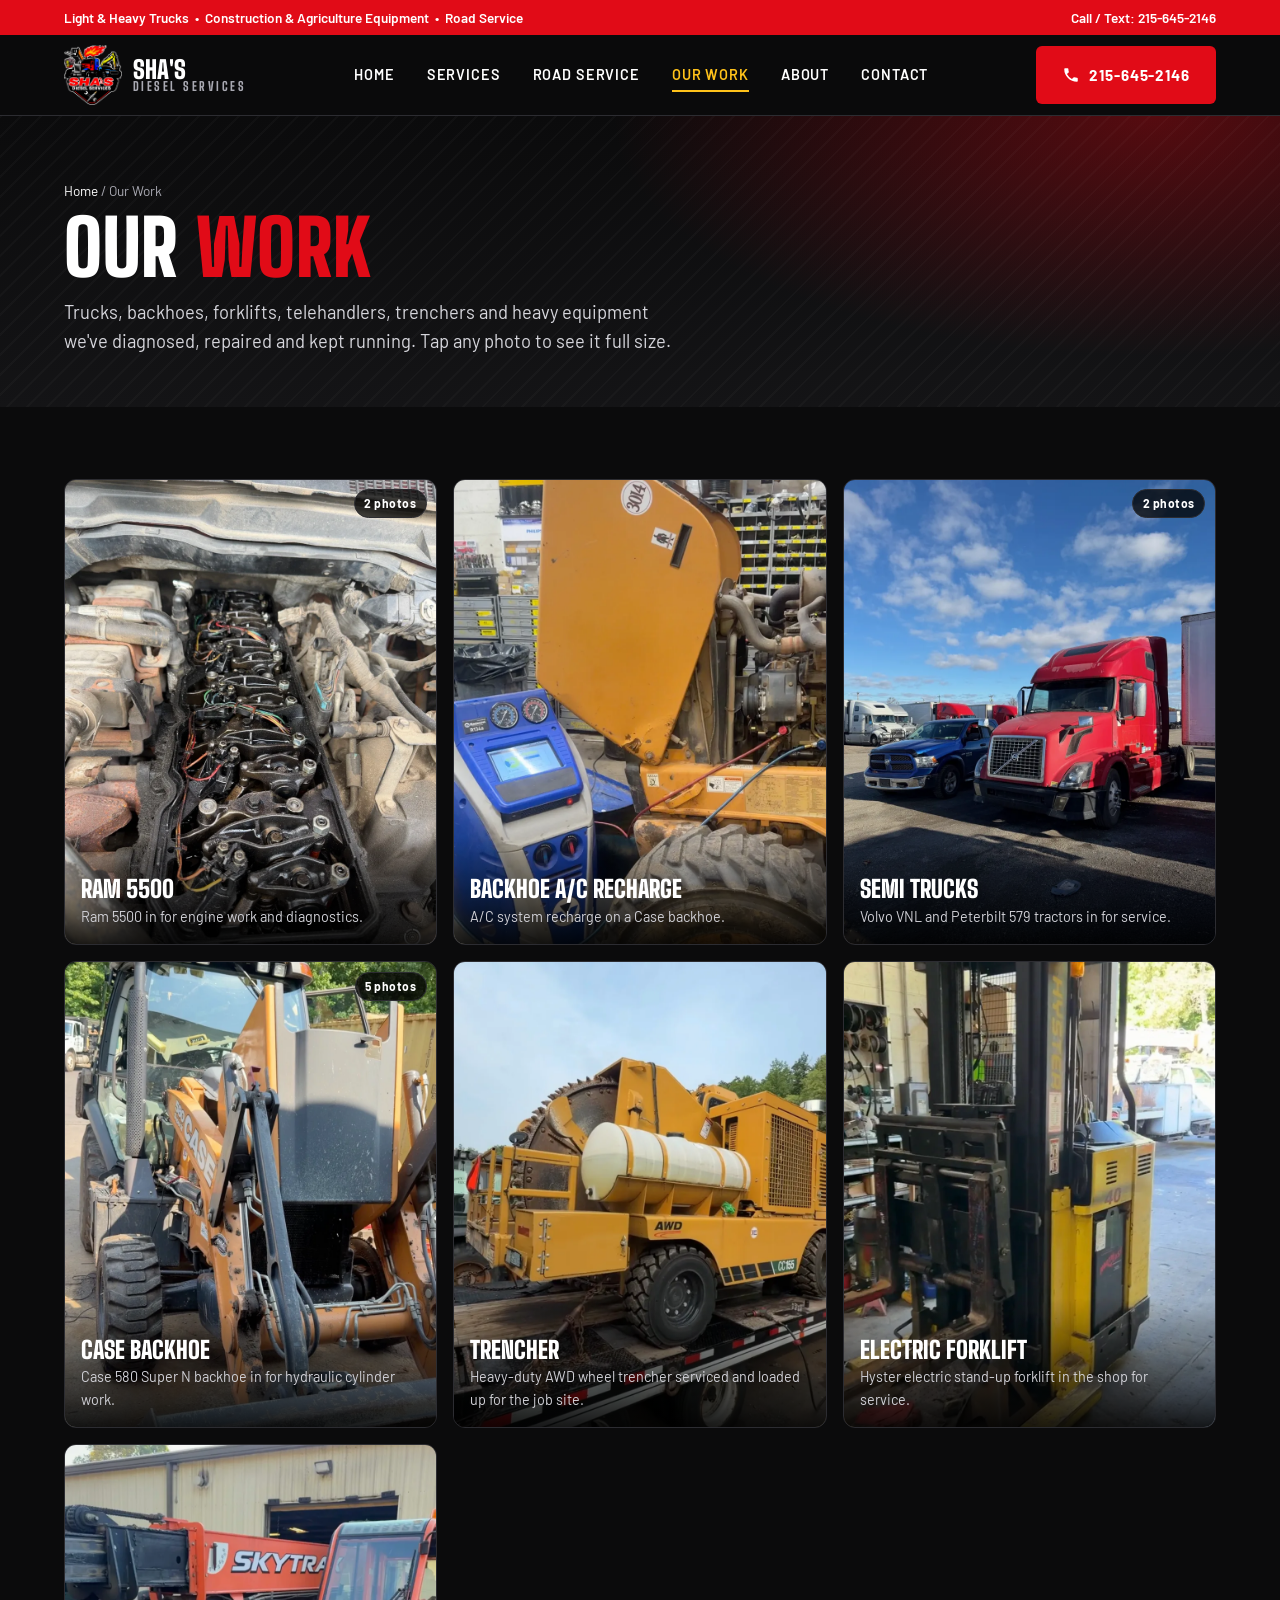
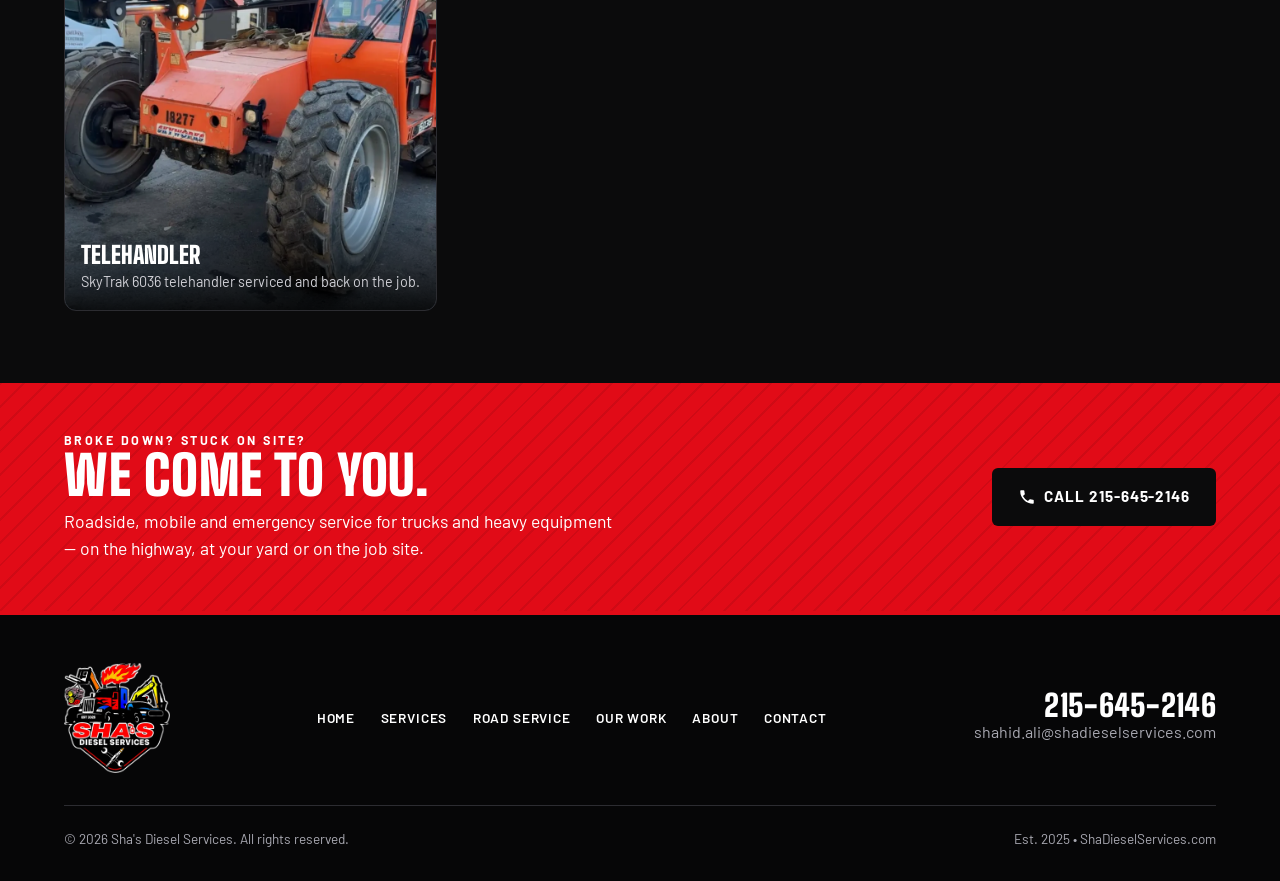
==== commit d17371c4: "Update About page to Our Work page" ====
--- a/about.html
+++ b/about.html
@@ -3,8 +3,8 @@
 <head>
 <meta charset="utf-8">
 <meta name="viewport" content="width=device-width, initial-scale=1, viewport-fit=cover">
-<title>About | Sha's Diesel Services</title>
-<meta name="description" content="Sha's Diesel Services provides dependable diesel repair, diagnostics and maintenance for owner-operators, businesses and fleets in Philadelphia and surrounding areas.">
+<title>Our Work | Sha's Diesel Services</title>
+<meta name="description" content="Photos of trucks, forklifts, telehandlers and heavy equipment serviced by Sha's Diesel Services.">
 <meta name="theme-color" content="#0b0b0c">
 <link rel="icon" href="fav.png">
 <link rel="apple-touch-icon" href="fav.png">
@@ -25,7 +25,7 @@
     <img src="logo.webp" alt="Sha's Diesel Services logo">
     <b>Sha's<small>Diesel Services</small></b>
   </a>
-  <nav><ul class="nav-links"><li><a href="index.html">Home</a></li><li><a href="services.html">Services</a></li><li><a href="road-service.html">Road Service</a></li><li><a href="work.html">Our Work</a></li><li><a href="about.html" class="active">About</a></li><li><a href="contact.html">Contact</a></li></ul></nav>
+  <nav><ul class="nav-links"><li><a href="index.html">Home</a></li><li><a href="services.html">Services</a></li><li><a href="road-service.html">Road Service</a></li><li><a href="work.html" class="active">Our Work</a></li><li><a href="about.html">About</a></li><li><a href="contact.html">Contact</a></li></ul></nav>
   <div class="hdr-right">
     <a class="btn btn-red hdr-call" href="tel:+12156452146" aria-label="Call 215-645-2146"><svg viewBox="0 0 24 24" fill="currentColor"><path d="M6.6 10.8a15.1 15.1 0 0 0 6.6 6.6l2.2-2.2c.3-.3.7-.4 1-.2 1.1.4 2.3.6 3.6.6.6 0 1 .4 1 1V20c0 .6-.4 1-1 1A17 17 0 0 1 3 4c0-.6.4-1 1-1h3.5c.6 0 1 .4 1 1 0 1.3.2 2.5.6 3.6.1.3 0 .7-.2 1l-2.3 2.2Z"/></svg><span>215-645-2146</span></a>
     <button class="menu-btn" data-open-menu aria-label="Open menu"><svg viewBox="0 0 24 24" fill="none" stroke="currentColor" stroke-width="2.4" stroke-linecap="round"><path d="M4 7h16M4 12h16M4 17h16"/></svg></button>
@@ -37,7 +37,7 @@
     <img src="logo.webp" alt="Sha's Diesel Services">
     <button class="menu-btn" style="display:inline-flex" data-close-menu aria-label="Close menu"><svg viewBox="0 0 24 24" fill="none" stroke="currentColor" stroke-width="2.4" stroke-linecap="round"><path d="M6 6l12 12M18 6L6 18"/></svg></button>
   </div>
-  <ul><li><a href="index.html">Home<span>&rarr;</span></a></li><li><a href="services.html">Services<span>&rarr;</span></a></li><li><a href="road-service.html">Road Service<span>&rarr;</span></a></li><li><a href="work.html">Our Work<span>&rarr;</span></a></li><li><a href="about.html" class="active">About<span>&rarr;</span></a></li><li><a href="contact.html">Contact<span>&rarr;</span></a></li></ul>
+  <ul><li><a href="index.html">Home<span>&rarr;</span></a></li><li><a href="services.html">Services<span>&rarr;</span></a></li><li><a href="road-service.html">Road Service<span>&rarr;</span></a></li><li><a href="work.html" class="active">Our Work<span>&rarr;</span></a></li><li><a href="about.html">About<span>&rarr;</span></a></li><li><a href="contact.html">Contact<span>&rarr;</span></a></li></ul>
   <a class="btn btn-red" href="tel:+12156452146"><svg viewBox="0 0 24 24" fill="currentColor"><path d="M6.6 10.8a15.1 15.1 0 0 0 6.6 6.6l2.2-2.2c.3-.3.7-.4 1-.2 1.1.4 2.3.6 3.6.6.6 0 1 .4 1 1V20c0 .6-.4 1-1 1A17 17 0 0 1 3 4c0-.6.4-1 1-1h3.5c.6 0 1 .4 1 1 0 1.3.2 2.5.6 3.6.1.3 0 .7-.2 1l-2.3 2.2Z"/></svg> Call 215-645-2146</a>
   <a class="btn btn-ghost" href="contact.html">Request Service</a>
 </div>
@@ -45,30 +45,13 @@
 <main>
 
 <section class="page-hero"><div class="wrap">
-  <div class="crumbs"><a href="index.html">Home</a> / About</div>
-  <h1>About <em>Sha's</em></h1>
-  <p>Built on experience. Driven by dependability.</p>
+  <div class="crumbs"><a href="index.html">Home</a> / Our Work</div>
+  <h1>Our <em>Work</em></h1>
+  <p>Trucks, backhoes, forklifts, telehandlers, trenchers and heavy equipment we've diagnosed, repaired and kept running. Tap any photo to see it full size.</p>
 </div></section>
-<div class="stripe"></div>
-
-<section class="block"><div class="wrap about">
-  <div class="about-text">
-    <div class="eyebrow">Who We Are</div>
-    <h2>Built on experience. Driven by dependability.</h2>
-    <p>Sha&rsquo;s Diesel Services was established to provide dependable diesel repair, diagnostic, and maintenance solutions for individuals, owner-operators, and commercial businesses.</p>
-    <p>We specialize in servicing light- and heavy-duty trucks, construction equipment, and agricultural machinery, offering both in-shop and mobile repair capabilities.</p>
-    <p>Our approach is built around accurate diagnostics, quality workmanship, and straightforward communication. We believe customers deserve to understand what their equipment needs and what it takes to get the job done right.</p>
-    <p>Whether maintaining a single work truck or supporting a commercial fleet, our focus remains the same: keeping your equipment productive and your business moving.</p>
-    <p class="tagline">Sha&rsquo;s Diesel Services &mdash; Your Equipment. Our Priority.</p>
-  </div>
-  <div class="about-side">
-    <img src="logo.webp" alt="Sha's Diesel Services &mdash; Est. 2025">
-    <div class="pol"><b>Who We Serve</b><span>Individuals, owner-operators, commercial businesses and fleets.</span></div>
-    <div class="pol"><b>Service Area</b><span>Philadelphia and surrounding areas &mdash; in-shop and mobile.</span></div>
-  </div>
+<section class="block"><div class="wrap">
+  <div class="gallery"><button class="gcard" data-imgs="work-ram5500-1.webp,work-ram5500-2.webp" data-title="Ram 5500" data-cap="Ram 5500 in for engine work and diagnostics."><img src="work-ram5500-1.webp" alt="Ram 5500 - Sha's Diesel Services" loading="lazy"><span class="gcount">2 photos</span><span class="gcap"><b>Ram 5500</b><small>Ram 5500 in for engine work and diagnostics.</small></span></button><button class="gcard" data-imgs="work-backhoe-ac.webp" data-title="Backhoe A/C Recharge" data-cap="A/C system recharge on a Case backhoe."><img src="work-backhoe-ac.webp" alt="Backhoe A/C Recharge - Sha's Diesel Services" loading="lazy"><span class="gcap"><b>Backhoe A/C Recharge</b><small>A/C system recharge on a Case backhoe.</small></span></button><button class="gcard" data-imgs="work-semi-1.webp,work-semi-2.webp" data-title="Semi Trucks" data-cap="Volvo VNL and Peterbilt 579 tractors in for service."><img src="work-semi-1.webp" alt="Semi Trucks - Sha's Diesel Services" loading="lazy"><span class="gcount">2 photos</span><span class="gcap"><b>Semi Trucks</b><small>Volvo VNL and Peterbilt 579 tractors in for service.</small></span></button><button class="gcard" data-imgs="work-backhoe-case-1.webp,work-backhoe-case-2.webp,work-backhoe-case-3.webp,work-backhoe-case-4.webp,work-backhoe-case-5.webp" data-title="Case Backhoe" data-cap="Case 580 Super N backhoe in for hydraulic cylinder work."><img src="work-backhoe-case-1.webp" alt="Case Backhoe - Sha's Diesel Services" loading="lazy"><span class="gcount">5 photos</span><span class="gcap"><b>Case Backhoe</b><small>Case 580 Super N backhoe in for hydraulic cylinder work.</small></span></button><button class="gcard" data-imgs="work-trencher.webp" data-title="Trencher" data-cap="Heavy-duty AWD wheel trencher serviced and loaded up for the job site."><img src="work-trencher.webp" alt="Trencher - Sha's Diesel Services" loading="lazy"><span class="gcap"><b>Trencher</b><small>Heavy-duty AWD wheel trencher serviced and loaded up for the job site.</small></span></button><button class="gcard" data-imgs="work-forklift-hyster.webp" data-title="Electric Forklift" data-cap="Hyster electric stand-up forklift in the shop for service."><img src="work-forklift-hyster.webp" alt="Electric Forklift - Sha's Diesel Services" loading="lazy"><span class="gcap"><b>Electric Forklift</b><small>Hyster electric stand-up forklift in the shop for service.</small></span></button><button class="gcard" data-imgs="work-telehandler-skytrak.webp" data-title="Telehandler" data-cap="SkyTrak 6036 telehandler serviced and back on the job."><img src="work-telehandler-skytrak.webp" alt="Telehandler - Sha's Diesel Services" loading="lazy"><span class="gcap"><b>Telehandler</b><small>SkyTrak 6036 telehandler serviced and back on the job.</small></span></button></div>
 </div></section>
-
-<section class="block" id="faq"><div class="wrap"><div class="sec-head"><div><div class="eyebrow">FAQ</div><h2>Frequently asked questions</h2></div><p>Answers to common questions before you call.</p></div><div class="faq"><details open><summary>Do you offer mobile diesel repair?</summary><p>Yes. We provide mobile and roadside repair services for trucks and heavy equipment throughout our service area, subject to availability and job requirements.</p></details><details><summary>Do you work on heavy equipment?</summary><p>Yes. We service various types of construction and agricultural equipment, including excavators, loaders, forklifts, and tractors.</p></details><details><summary>Do you service commercial fleets?</summary><p>Yes. We provide maintenance, diagnostics, and repair services for commercial vehicles and fleet customers.</p></details><details><summary>Can I bring my vehicle to your shop?</summary><p>Yes. In-shop service is available for qualifying vehicles and equipment. Contact us to discuss your equipment and service needs.</p></details><details><summary>Do you offer preventive maintenance?</summary><p>Yes. We provide routine maintenance services to help keep trucks and equipment operating reliably.</p></details><details><summary>Do you install customer-supplied parts?</summary><p>Yes. Customer-supplied parts may be installed depending on the application and job requirements.</p></details><details><summary>How do I request a repair?</summary><p>Call or text <a href="tel:+12156452146">215-645-2146</a>, or submit a service request through our <a href="contact.html">website</a>.</p></details><details><summary>What areas do you service?</summary><p>We serve Philadelphia and surrounding areas. Contact us with your location to confirm service availability.</p></details></div></div></section>
 <section class="road"><div class="wrap">
   <div>
     <div class="eyebrow" style="color:#fff">Broke down? Stuck on site?</div>
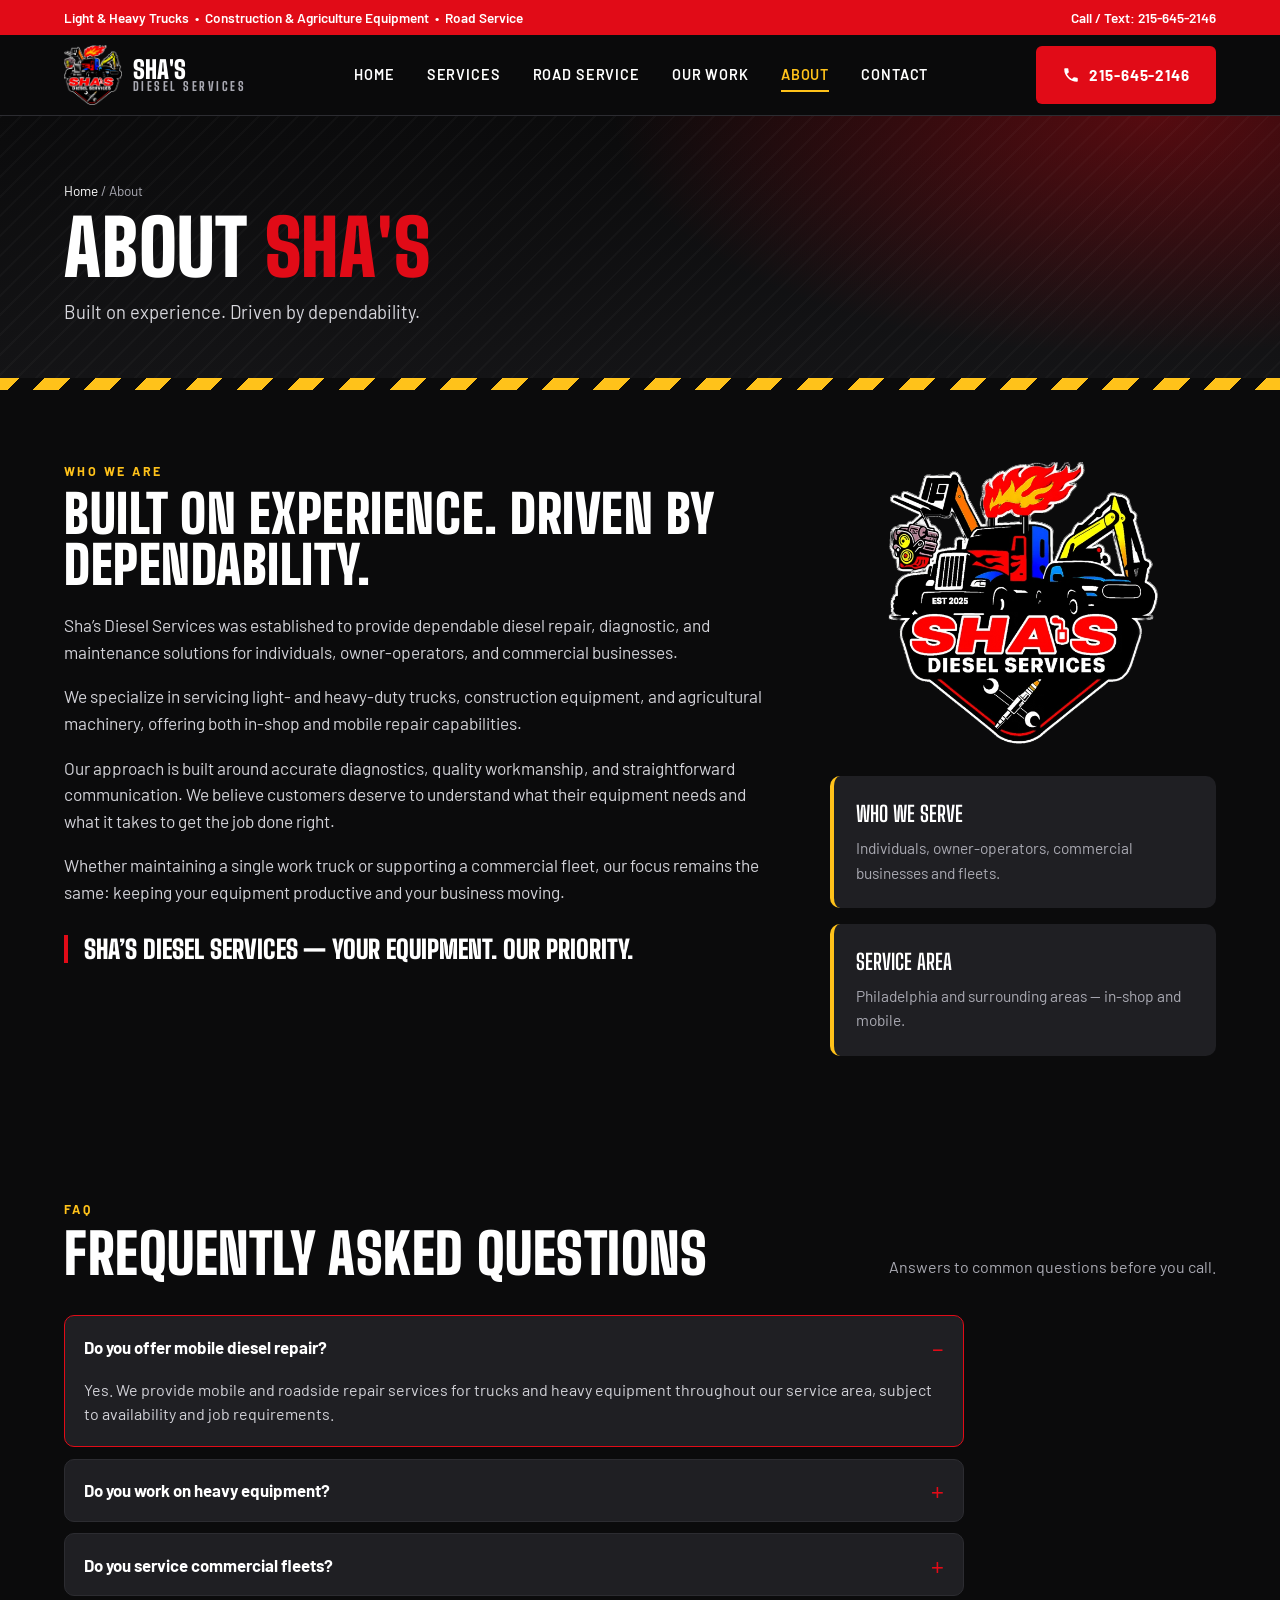
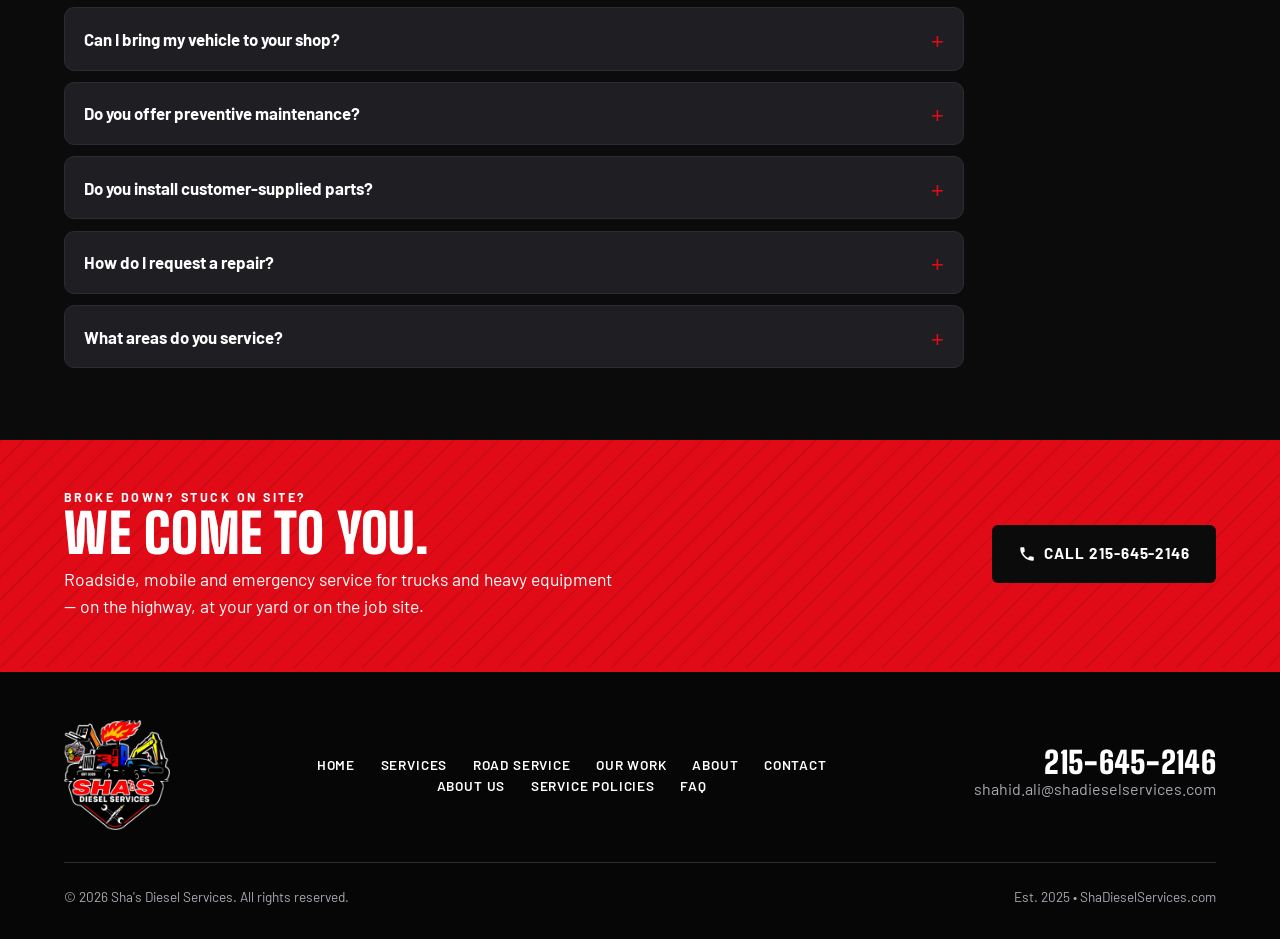
==== commit b09a280d: "Update about page content and metadata" ====
--- a/about.html
+++ b/about.html
@@ -3,15 +3,15 @@
 <head>
 <meta charset="utf-8">
 <meta name="viewport" content="width=device-width, initial-scale=1, viewport-fit=cover">
-<title>Our Work | Sha's Diesel Services</title>
-<meta name="description" content="Photos of trucks, forklifts, telehandlers and heavy equipment serviced by Sha's Diesel Services.">
+<title>About | Sha's Diesel Services</title>
+<meta name="description" content="Sha's Diesel Services provides dependable diesel repair, diagnostics and maintenance for owner-operators, businesses and fleets in Philadelphia and surrounding areas.">
 <meta name="theme-color" content="#0b0b0c">
 <link rel="icon" href="fav.png">
 <link rel="apple-touch-icon" href="fav.png">
 <link rel="preconnect" href="https://fonts.googleapis.com">
 <link rel="preconnect" href="https://fonts.gstatic.com" crossorigin>
 <link href="https://fonts.googleapis.com/css2?family=Big+Shoulders+Display:wght@700;800;900&family=Barlow:wght@400;500;600;700&display=swap" rel="stylesheet">
-<link rel="stylesheet" href="styles.css?v=202611262322">
+<link rel="stylesheet" href="styles.css?v=202611270832">
 </head>
 <body>
 
@@ -25,7 +25,7 @@
     <img src="logo.webp" alt="Sha's Diesel Services logo">
     <b>Sha's<small>Diesel Services</small></b>
   </a>
-  <nav><ul class="nav-links"><li><a href="index.html">Home</a></li><li><a href="services.html">Services</a></li><li><a href="road-service.html">Road Service</a></li><li><a href="work.html" class="active">Our Work</a></li><li><a href="about.html">About</a></li><li><a href="contact.html">Contact</a></li></ul></nav>
+  <nav><ul class="nav-links"><li><a href="index.html">Home</a></li><li><a href="services.html">Services</a></li><li><a href="road-service.html">Road Service</a></li><li><a href="work.html">Our Work</a></li><li><a href="about.html" class="active">About</a></li><li><a href="contact.html">Contact</a></li></ul></nav>
   <div class="hdr-right">
     <a class="btn btn-red hdr-call" href="tel:+12156452146" aria-label="Call 215-645-2146"><svg viewBox="0 0 24 24" fill="currentColor"><path d="M6.6 10.8a15.1 15.1 0 0 0 6.6 6.6l2.2-2.2c.3-.3.7-.4 1-.2 1.1.4 2.3.6 3.6.6.6 0 1 .4 1 1V20c0 .6-.4 1-1 1A17 17 0 0 1 3 4c0-.6.4-1 1-1h3.5c.6 0 1 .4 1 1 0 1.3.2 2.5.6 3.6.1.3 0 .7-.2 1l-2.3 2.2Z"/></svg><span>215-645-2146</span></a>
     <button class="menu-btn" data-open-menu aria-label="Open menu"><svg viewBox="0 0 24 24" fill="none" stroke="currentColor" stroke-width="2.4" stroke-linecap="round"><path d="M4 7h16M4 12h16M4 17h16"/></svg></button>
@@ -37,7 +37,7 @@
     <img src="logo.webp" alt="Sha's Diesel Services">
     <button class="menu-btn" style="display:inline-flex" data-close-menu aria-label="Close menu"><svg viewBox="0 0 24 24" fill="none" stroke="currentColor" stroke-width="2.4" stroke-linecap="round"><path d="M6 6l12 12M18 6L6 18"/></svg></button>
   </div>
-  <ul><li><a href="index.html">Home<span>&rarr;</span></a></li><li><a href="services.html">Services<span>&rarr;</span></a></li><li><a href="road-service.html">Road Service<span>&rarr;</span></a></li><li><a href="work.html" class="active">Our Work<span>&rarr;</span></a></li><li><a href="about.html">About<span>&rarr;</span></a></li><li><a href="contact.html">Contact<span>&rarr;</span></a></li></ul>
+  <ul><li><a href="index.html">Home<span>&rarr;</span></a></li><li><a href="services.html">Services<span>&rarr;</span></a></li><li><a href="road-service.html">Road Service<span>&rarr;</span></a></li><li><a href="work.html">Our Work<span>&rarr;</span></a></li><li><a href="about.html" class="active">About<span>&rarr;</span></a></li><li><a href="contact.html">Contact<span>&rarr;</span></a></li></ul>
   <a class="btn btn-red" href="tel:+12156452146"><svg viewBox="0 0 24 24" fill="currentColor"><path d="M6.6 10.8a15.1 15.1 0 0 0 6.6 6.6l2.2-2.2c.3-.3.7-.4 1-.2 1.1.4 2.3.6 3.6.6.6 0 1 .4 1 1V20c0 .6-.4 1-1 1A17 17 0 0 1 3 4c0-.6.4-1 1-1h3.5c.6 0 1 .4 1 1 0 1.3.2 2.5.6 3.6.1.3 0 .7-.2 1l-2.3 2.2Z"/></svg> Call 215-645-2146</a>
   <a class="btn btn-ghost" href="contact.html">Request Service</a>
 </div>
@@ -45,13 +45,30 @@
 <main>
 
 <section class="page-hero"><div class="wrap">
-  <div class="crumbs"><a href="index.html">Home</a> / Our Work</div>
-  <h1>Our <em>Work</em></h1>
-  <p>Trucks, backhoes, forklifts, telehandlers, trenchers and heavy equipment we've diagnosed, repaired and kept running. Tap any photo to see it full size.</p>
+  <div class="crumbs"><a href="index.html">Home</a> / About</div>
+  <h1>About <em>Sha's</em></h1>
+  <p>Built on experience. Driven by dependability.</p>
 </div></section>
-<section class="block"><div class="wrap">
-  <div class="gallery"><button class="gcard" data-imgs="work-ram5500-1.webp,work-ram5500-2.webp" data-title="Ram 5500" data-cap="Ram 5500 in for engine work and diagnostics."><img src="work-ram5500-1.webp" alt="Ram 5500 - Sha's Diesel Services" loading="lazy"><span class="gcount">2 photos</span><span class="gcap"><b>Ram 5500</b><small>Ram 5500 in for engine work and diagnostics.</small></span></button><button class="gcard" data-imgs="work-backhoe-ac.webp" data-title="Backhoe A/C Recharge" data-cap="A/C system recharge on a Case backhoe."><img src="work-backhoe-ac.webp" alt="Backhoe A/C Recharge - Sha's Diesel Services" loading="lazy"><span class="gcap"><b>Backhoe A/C Recharge</b><small>A/C system recharge on a Case backhoe.</small></span></button><button class="gcard" data-imgs="work-semi-1.webp,work-semi-2.webp" data-title="Semi Trucks" data-cap="Volvo VNL and Peterbilt 579 tractors in for service."><img src="work-semi-1.webp" alt="Semi Trucks - Sha's Diesel Services" loading="lazy"><span class="gcount">2 photos</span><span class="gcap"><b>Semi Trucks</b><small>Volvo VNL and Peterbilt 579 tractors in for service.</small></span></button><button class="gcard" data-imgs="work-backhoe-case-1.webp,work-backhoe-case-2.webp,work-backhoe-case-3.webp,work-backhoe-case-4.webp,work-backhoe-case-5.webp" data-title="Case Backhoe" data-cap="Case 580 Super N backhoe in for hydraulic cylinder work."><img src="work-backhoe-case-1.webp" alt="Case Backhoe - Sha's Diesel Services" loading="lazy"><span class="gcount">5 photos</span><span class="gcap"><b>Case Backhoe</b><small>Case 580 Super N backhoe in for hydraulic cylinder work.</small></span></button><button class="gcard" data-imgs="work-trencher.webp" data-title="Trencher" data-cap="Heavy-duty AWD wheel trencher serviced and loaded up for the job site."><img src="work-trencher.webp" alt="Trencher - Sha's Diesel Services" loading="lazy"><span class="gcap"><b>Trencher</b><small>Heavy-duty AWD wheel trencher serviced and loaded up for the job site.</small></span></button><button class="gcard" data-imgs="work-forklift-hyster.webp" data-title="Electric Forklift" data-cap="Hyster electric stand-up forklift in the shop for service."><img src="work-forklift-hyster.webp" alt="Electric Forklift - Sha's Diesel Services" loading="lazy"><span class="gcap"><b>Electric Forklift</b><small>Hyster electric stand-up forklift in the shop for service.</small></span></button><button class="gcard" data-imgs="work-telehandler-skytrak.webp" data-title="Telehandler" data-cap="SkyTrak 6036 telehandler serviced and back on the job."><img src="work-telehandler-skytrak.webp" alt="Telehandler - Sha's Diesel Services" loading="lazy"><span class="gcap"><b>Telehandler</b><small>SkyTrak 6036 telehandler serviced and back on the job.</small></span></button></div>
+<div class="stripe"></div>
+
+<section class="block"><div class="wrap about">
+  <div class="about-text">
+    <div class="eyebrow">Who We Are</div>
+    <h2>Built on experience. Driven by dependability.</h2>
+    <p>Sha&rsquo;s Diesel Services was established to provide dependable diesel repair, diagnostic, and maintenance solutions for individuals, owner-operators, and commercial businesses.</p>
+    <p>We specialize in servicing light- and heavy-duty trucks, construction equipment, and agricultural machinery, offering both in-shop and mobile repair capabilities.</p>
+    <p>Our approach is built around accurate diagnostics, quality workmanship, and straightforward communication. We believe customers deserve to understand what their equipment needs and what it takes to get the job done right.</p>
+    <p>Whether maintaining a single work truck or supporting a commercial fleet, our focus remains the same: keeping your equipment productive and your business moving.</p>
+    <p class="tagline">Sha&rsquo;s Diesel Services &mdash; Your Equipment. Our Priority.</p>
+  </div>
+  <div class="about-side">
+    <img src="logo.webp" alt="Sha's Diesel Services &mdash; Est. 2025">
+    <div class="pol"><b>Who We Serve</b><span>Individuals, owner-operators, commercial businesses and fleets.</span></div>
+    <div class="pol"><b>Service Area</b><span>Philadelphia and surrounding areas &mdash; in-shop and mobile.</span></div>
+  </div>
 </div></section>
+
+<section class="block" id="faq"><div class="wrap"><div class="sec-head"><div><div class="eyebrow">FAQ</div><h2>Frequently asked questions</h2></div><p>Answers to common questions before you call.</p></div><div class="faq"><details open><summary>Do you offer mobile diesel repair?</summary><p>Yes. We provide mobile and roadside repair services for trucks and heavy equipment throughout our service area, subject to availability and job requirements.</p></details><details><summary>Do you work on heavy equipment?</summary><p>Yes. We service various types of construction and agricultural equipment, including excavators, loaders, forklifts, and tractors.</p></details><details><summary>Do you service commercial fleets?</summary><p>Yes. We provide maintenance, diagnostics, and repair services for commercial vehicles and fleet customers.</p></details><details><summary>Can I bring my vehicle to your shop?</summary><p>Yes. In-shop service is available for qualifying vehicles and equipment. Contact us to discuss your equipment and service needs.</p></details><details><summary>Do you offer preventive maintenance?</summary><p>Yes. We provide routine maintenance services to help keep trucks and equipment operating reliably.</p></details><details><summary>Do you install customer-supplied parts?</summary><p>Yes. Customer-supplied parts may be installed depending on the application and job requirements.</p></details><details><summary>How do I request a repair?</summary><p>Call or text <a href="tel:+12156452146">215-645-2146</a>, or submit a service request through our <a href="contact.html">website</a>.</p></details><details><summary>What areas do you service?</summary><p>We serve Philadelphia and surrounding areas. Contact us with your location to confirm service availability.</p></details></div></div></section>
 <section class="road"><div class="wrap">
   <div>
     <div class="eyebrow" style="color:#fff">Broke down? Stuck on site?</div>
@@ -66,7 +83,7 @@
 <footer><div class="wrap">
   <div class="foot">
     <a href="index.html"><img src="logo.webp" alt="Sha's Diesel Services"></a>
-    <ul><li><a href="index.html">Home</a></li><li><a href="services.html">Services</a></li><li><a href="road-service.html">Road Service</a></li><li><a href="work.html">Our Work</a></li><li><a href="about.html">About</a></li><li><a href="contact.html">Contact</a></li></ul>
+    <div><ul><li><a href="index.html">Home</a></li><li><a href="services.html">Services</a></li><li><a href="road-service.html">Road Service</a></li><li><a href="work.html">Our Work</a></li><li><a href="about.html">About</a></li><li><a href="contact.html">Contact</a></li></ul><ul class="foot-sub"><li><a href="about.html">About Us</a></li><li><a href="services.html#policies">Service Policies</a></li><li><a href="contact.html#faq">FAQ</a></li></ul></div>
     <div class="foot-contact">
       <a class="display" href="tel:+12156452146">215-645-2146</a>
       <a href="mailto:shahid.ali@shadieselservices.com"><span>shahid.ali@shadieselservices.com</span></a>
@@ -90,6 +107,6 @@
   <a href="contact.html">Request Service</a>
 </div>
 
-<script src="site.js?v=202611262322"></script>
+<script src="site.js?v=202611270832"></script>
 </body>
 </html>
